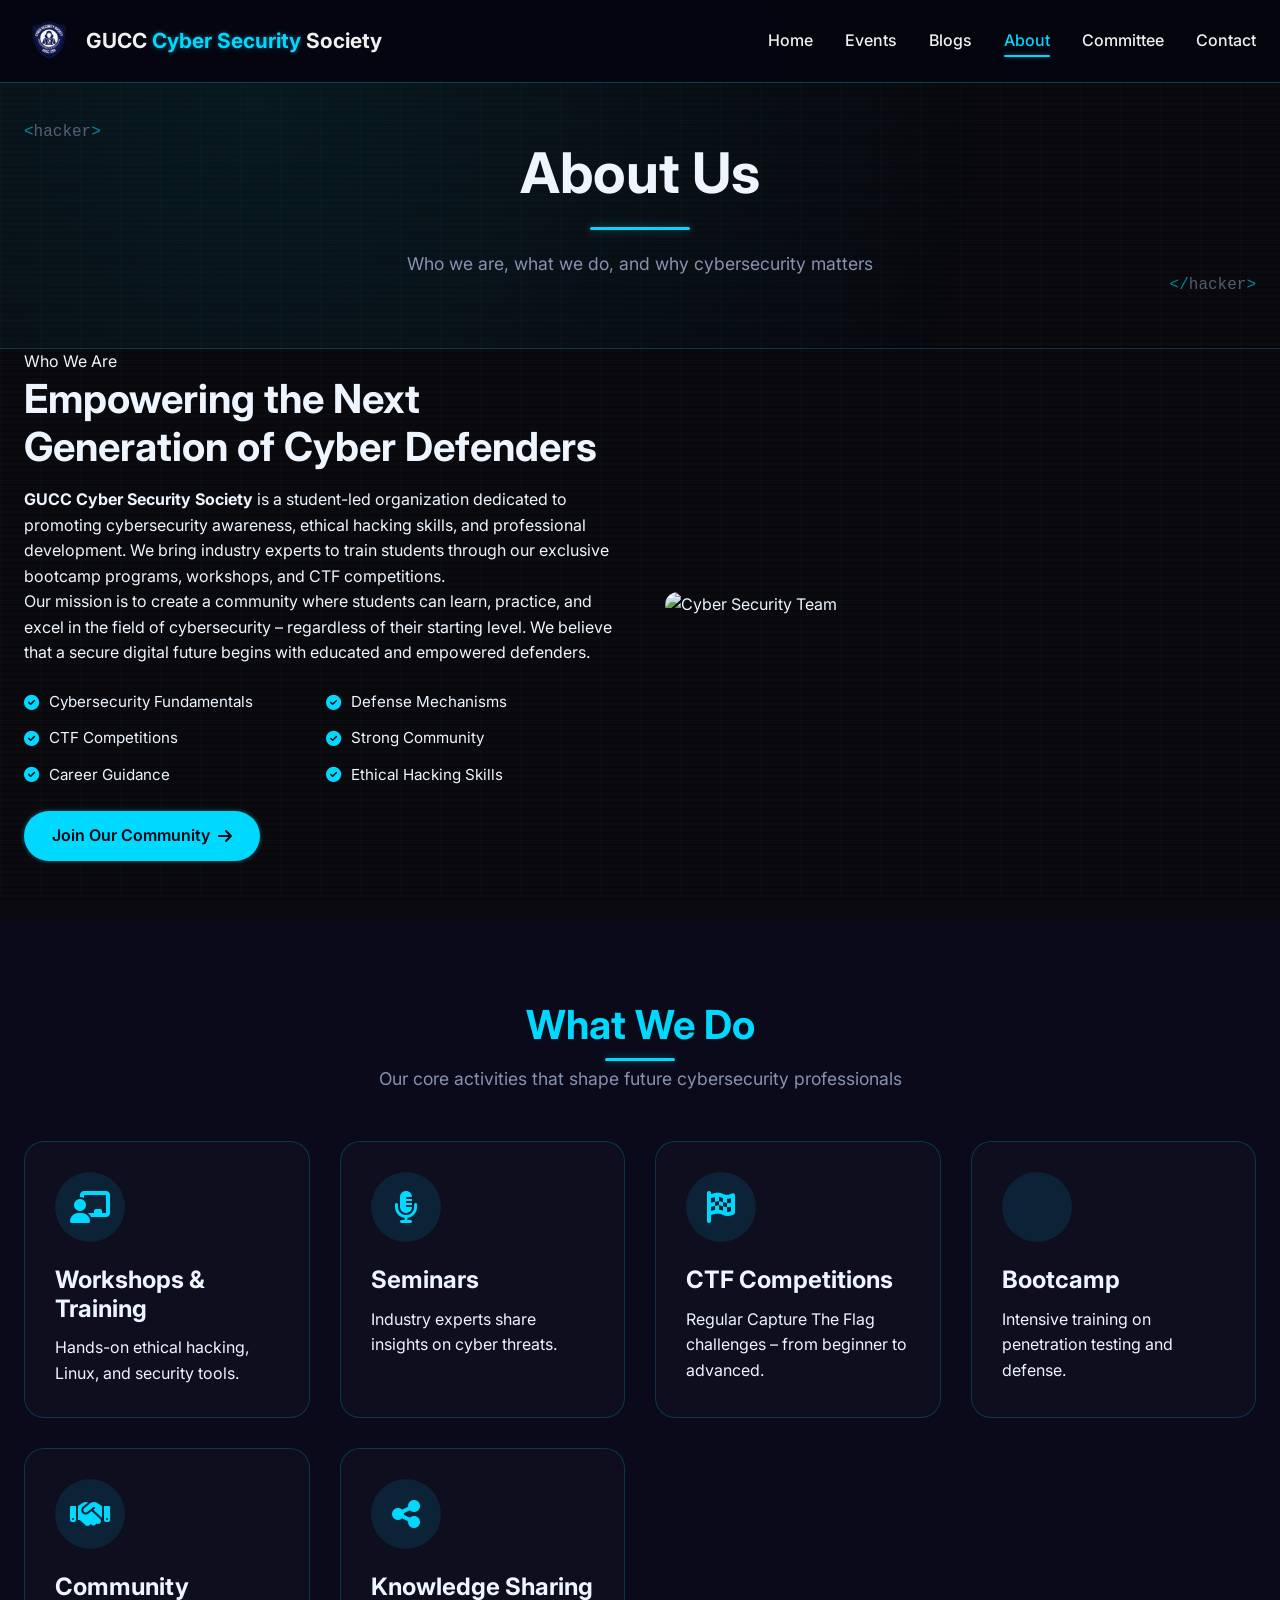
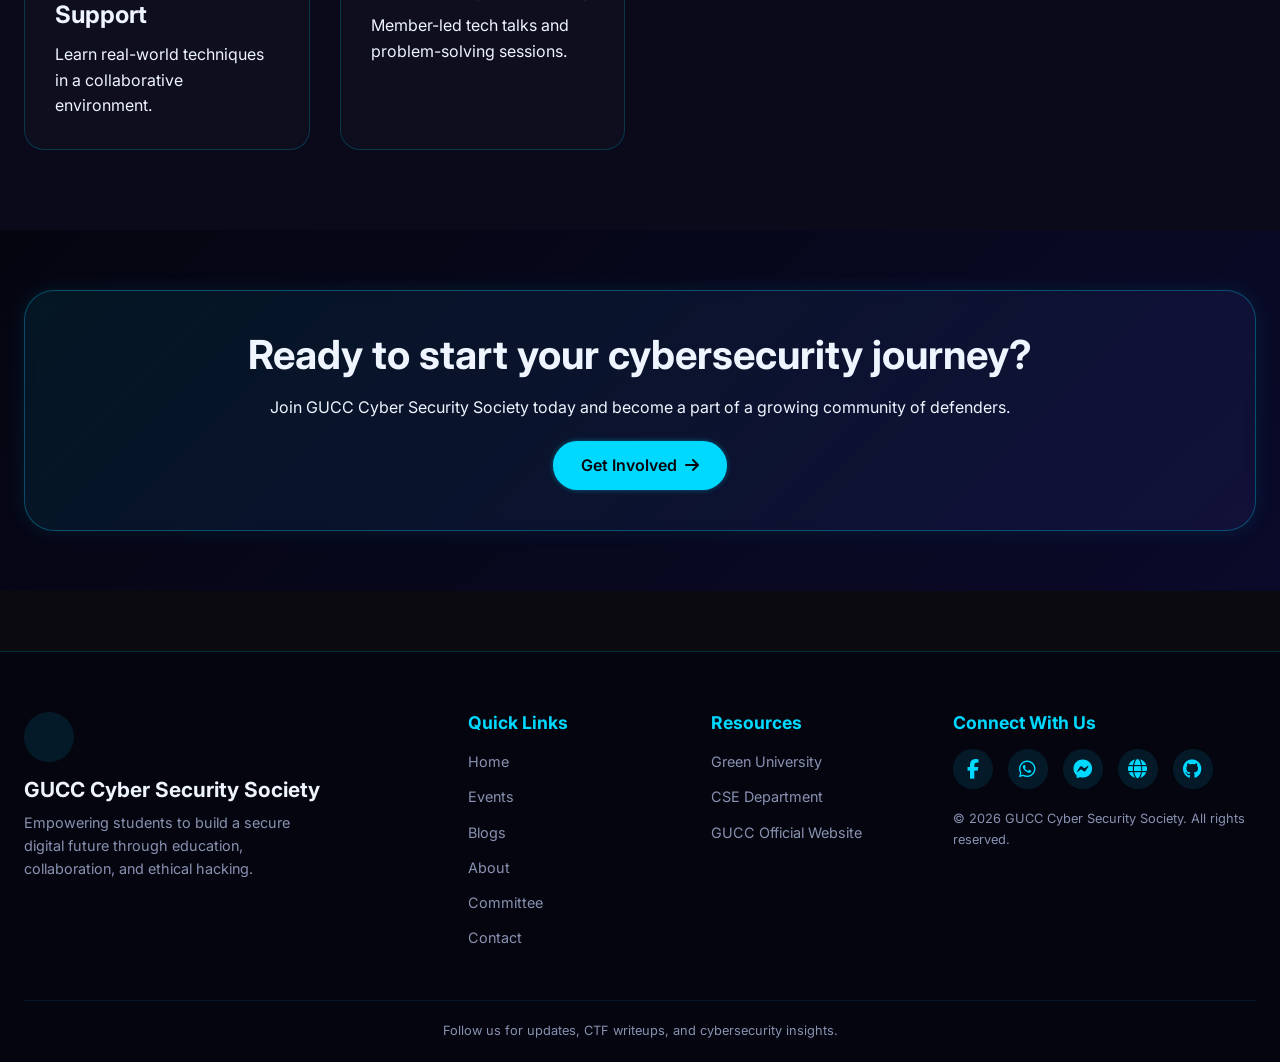
==== about.html @ 8acc8145 "Add files via upload" ====
<!DOCTYPE html>
<html lang="en">
<head>
    <meta charset="UTF-8">
    <meta name="viewport" content="width=device-width, initial-scale=1.0, viewport-fit=cover">
    <meta name="description" content="About GUCC Cyber Security Society – mission, vision, activities, and the team behind the cybersecurity club at Green University.">
    <meta name="keywords" content="about GUCC, cybersecurity club, mission, activities, Green University">
    <meta name="author" content="GUCC Cyber Security Society">
    <title>GUCC Cyber Security Society | About</title>
    <link rel="stylesheet" href="style.css">
    <link rel="stylesheet" href="https://cdnjs.cloudflare.com/ajax/libs/font-awesome/6.5.1/css/all.min.css">
    <link href="https://fonts.googleapis.com/css2?family=Inter:opsz,wght@14..32,300;400;500;600;700;800&display=swap" rel="stylesheet">
</head>
<body id="about">

    <!-- ==================== DYNAMIC COMPONENT PLACEHOLDERS ==================== -->
    <div id="navbar-placeholder"></div>
    <div id="page-header-placeholder"></div>

    <!-- ==================== MAIN ABOUT SECTION (Dynamic) ==================== -->
    <section class="about">
        <div class="container">
            <div class="about-grid" id="aboutGrid"></div>
        </div>
    </section>

    <!-- ==================== ACTIVITIES SECTION (Dynamic) ==================== -->
    <section class="activities" style="background: var(--dark);">
        <div class="container">
            <div class="section-header">
                <h2>What We Do</h2>
                <p>Our core activities that shape future cybersecurity professionals</p>
            </div>
            <div class="activities-grid" id="aboutActivitiesGrid"></div>
        </div>
    </section>

    <!-- ==================== CALL TO ACTION SECTION ==================== -->
    <section class="ctf-promo" style="padding: 60px 0;">
        <div class="container">
            <div class="ctf-promo-card" style="padding: 40px 20px;">
                <h2>Ready to start your cybersecurity journey?</h2>
                <p>Join GUCC Cyber Security Society today and become a part of a growing community of defenders.</p>
                <a href="contact.html" class="btn btn-primary" style="margin-top: 20px;">Get Involved <i class="fas fa-arrow-right"></i></a>
            </div>
        </div>
    </section>

    <!-- ==================== FOOTER PLACEHOLDER ==================== -->
    <div id="footer-placeholder"></div>

    <!-- Scripts -->
    <script src="data.js"></script>
    <script src="script.js"></script>
</body>
</html>
---- style.css ----
/* ==================== GOOGLE FONTS & RESET ==================== */
@import url('https://fonts.googleapis.com/css2?family=Inter:opsz,wght@14..32,300;14..32,400;14..32,500;14..32,600;14..32,700;14..32,800&display=swap');

* {
    margin: 0;
    padding: 0;
    box-sizing: border-box;
}

body {
    font-family: 'Inter', sans-serif;
    background: #0a0a0f;
    color: #eef5ff;
    line-height: 1.6;
    overflow-x: hidden;
    position: relative;
}

/* ==================== HACKER GRID BACKGROUND ==================== */
body::before {
    content: "";
    position: fixed;
    top: 0;
    left: 0;
    width: 100%;
    height: 100%;
    background-image: 
        linear-gradient(rgba(0, 217, 255, 0.03) 1px, transparent 1px),
        linear-gradient(90deg, rgba(0, 217, 255, 0.03) 1px, transparent 1px);
    background-size: 40px 40px;
    pointer-events: none;
    z-index: -2;
}

/* Scanline effect */
body::after {
    content: "";
    position: fixed;
    top: 0;
    left: 0;
    width: 100%;
    height: 100%;
    background: repeating-linear-gradient(
        0deg,
        rgba(0, 0, 0, 0.15) 0px,
        rgba(0, 0, 0, 0.15) 2px,
        transparent 2px,
        transparent 6px
    );
    pointer-events: none;
    z-index: -1;
}

.container {
    max-width: 1280px;
    margin: 0 auto;
    padding: 0 24px;
}

/* ==================== CSS VARIABLES ==================== */
:root {
    --primary: #00d9ff;
    --primary-dark: #0099cc;
    --primary-glow: rgba(0, 217, 255, 0.4);
    --secondary: #6c63ff;
    --dark: #0a0a1a;
    --darker: #050510;
    --light: #f0f0f0;
    --gray: #8892b0;
    --card-bg: rgba(17, 17, 34, 0.7);
    --card-border: rgba(0, 217, 255, 0.2);
    --transition: all 0.3s ease;
    --shadow: 0 10px 30px -15px rgba(0, 0, 0, 0.5);
    --border-glow: 0 0 15px rgba(0, 217, 255, 0.2);
    --glitch-offset: 2px;
}

/* ==================== TYPOGRAPHY ==================== */
h1, h2, h3, h4 {
    font-weight: 700;
    line-height: 1.2;
}

h1 {
    font-size: 3.5rem;
}

h2 {
    font-size: 2.5rem;
    margin-bottom: 1rem;
}

h3 {
    font-size: 1.5rem;
    margin-bottom: 0.75rem;
}

.section-header {
    text-align: center;
    margin-bottom: 3rem;
}

.section-header h2 {
    color: var(--primary);
    position: relative;
    display: inline-block;
}

.section-header h2::after {
    content: '';
    position: absolute;
    bottom: -12px;
    left: 50%;
    transform: translateX(-50%);
    width: 70px;
    height: 3px;
    background: var(--primary);
    border-radius: 2px;
    box-shadow: 0 0 8px var(--primary-glow);
}

.section-header p {
    color: var(--gray);
    font-size: 1.1rem;
    max-width: 700px;
    margin: 0 auto;
}

/* ==================== GLITCH TEXT EFFECT ==================== */
.glitch-text {
    position: relative;
    animation: glitch-skew 3s infinite linear alternate-reverse;
}

.glitch-text .glitch-layer {
    position: absolute;
    top: 0;
    left: 0;
    width: 100%;
    height: 100%;
    opacity: 0.8;
}

.glitch-text .glitch-layer:nth-child(1) {
    color: var(--primary);
    z-index: -1;
    clip-path: polygon(0% 0%, 100% 0%, 100% 45%, 0% 45%);
    transform: translate(-2px, -2px);
    animation: glitch-shift 2s infinite;
}

.glitch-text .glitch-layer:nth-child(2) {
    color: #ff00c1;
    z-index: -2;
    clip-path: polygon(0% 55%, 100% 55%, 100% 100%, 0% 100%);
    transform: translate(2px, 2px);
    animation: glitch-shift 2.5s infinite reverse;
}

@keyframes glitch-skew {
    0% { transform: skew(0deg); }
    20% { transform: skew(0deg); }
    21% { transform: skew(1deg); }
    22% { transform: skew(0deg); }
    100% { transform: skew(0deg); }
}

@keyframes glitch-shift {
    0% { transform: translate(0); }
    20% { transform: translate(-2px, 2px); }
    40% { transform: translate(2px, -2px); }
    60% { transform: translate(-1px, 1px); }
    80% { transform: translate(1px, -1px); }
    100% { transform: translate(0); }
}

/* ==================== BUTTONS ==================== */
.btn {
    display: inline-flex;
    align-items: center;
    gap: 8px;
    padding: 12px 28px;
    border-radius: 40px;
    text-decoration: none;
    font-weight: 600;
    transition: var(--transition);
    cursor: pointer;
    border: none;
    font-size: 1rem;
    background: transparent;
}

.btn-primary {
    background: var(--primary);
    color: var(--darker);
    box-shadow: 0 0 5px var(--primary-glow);
}

.btn-primary:hover {
    background: var(--primary-dark);
    transform: translateY(-3px);
    box-shadow: 0 10px 20px rgba(0, 217, 255, 0.4);
}

.btn-outline {
    border: 2px solid var(--primary);
    background: transparent;
    color: var(--primary);
}

.btn-outline:hover {
    background: var(--primary);
    color: var(--darker);
    transform: translateY(-3px);
    box-shadow: 0 0 10px var(--primary-glow);
}

.btn-register {
    background: linear-gradient(135deg, var(--primary), var(--secondary));
    color: var(--darker);
    padding: 14px 35px;
    font-size: 1.1rem;
    font-weight: 800;
}

.btn-register:hover {
    transform: translateY(-3px);
    box-shadow: 0 0 20px var(--primary-glow);
}

.btn-glow {
    background: linear-gradient(135deg, var(--primary), var(--secondary));
    color: var(--darker);
    border: none;
    box-shadow: 0 0 10px var(--primary-glow);
}

.btn-glow:hover {
    transform: translateY(-2px);
    box-shadow: 0 0 20px var(--primary-glow);
}

/* ==================== NAVBAR ==================== */
.navbar {
    position: fixed;
    top: 0;
    width: 100%;
    background: rgba(5, 5, 16, 0.95);
    backdrop-filter: blur(12px);
    z-index: 1000;
    border-bottom: 1px solid rgba(0, 217, 255, 0.3);
    transition: var(--transition);
}

.nav-container {
    max-width: 1280px;
    margin: 0 auto;
    padding: 1rem 24px;
    display: flex;
    justify-content: space-between;
    align-items: center;
}

.logo {
    display: flex;
    align-items: center;
    gap: 12px;
}

.logo-img {
    height: 50px;
    width: auto;
}

.logo-text {
    font-size: 1.3rem;
    font-weight: 700;
    color: var(--light);
}

.logo-highlight {
    color: var(--primary);
    text-shadow: 0 0 5px var(--primary-glow);
}

.nav-menu {
    display: flex;
    gap: 2rem;
    list-style: none;
}

.nav-link {
    color: var(--light);
    text-decoration: none;
    font-weight: 500;
    transition: var(--transition);
    position: relative;
    padding: 5px 0;
}

.nav-link:hover {
    color: var(--primary);
    text-shadow: 0 0 5px var(--primary-glow);
}

.nav-link.active {
    color: var(--primary);
}

.nav-link.active::after {
    content: '';
    position: absolute;
    bottom: -2px;
    left: 0;
    width: 100%;
    height: 2px;
    background: var(--primary);
    box-shadow: 0 0 5px var(--primary-glow);
    border-radius: 2px;
}

.nav-toggle {
    display: none;
    background: none;
    border: none;
    font-size: 1.5rem;
    cursor: pointer;
    color: var(--light);
    transition: var(--transition);
}

.nav-toggle:hover {
    color: var(--primary);
}

/* ==================== PAGE HEADER ==================== */
.page-header {
    padding: 140px 0 70px;
    background: radial-gradient(circle at 20% 30%, rgba(0, 217, 255, 0.08), transparent 70%);
    text-align: center;
    border-bottom: 1px solid rgba(0, 217, 255, 0.2);
    position: relative;
}

.page-header-content {
    position: relative;
}

.header-decor {
    position: absolute;
    top: 0;
    font-size: 1rem;
    font-family: monospace;
    color: var(--primary);
    opacity: 0.6;
}

.header-decor.left {
    left: 0;
    top: -20px;
}

.header-decor.right {
    right: 0;
    bottom: -20px;
    top: auto;
}

.bracket {
    color: var(--primary);
}

.tag {
    color: var(--gray);
}

.title-underline {
    width: 100px;
    height: 3px;
    background: var(--primary);
    margin: 20px auto;
    border-radius: 2px;
    box-shadow: 0 0 10px var(--primary-glow);
    animation: pulse-width 2s infinite;
}

@keyframes pulse-width {
    0%, 100% { width: 100px; opacity: 0.6; }
    50% { width: 140px; opacity: 1; }
}

.page-subtitle {
    color: var(--gray);
    font-size: 1.1rem;
    max-width: 650px;
    margin: 0 auto;
}

/* ==================== EVENT BANNER ==================== */
.event-banner {
    margin-top: 30px;
    padding: 20px 0;
    background: rgba(0, 217, 255, 0.03);
    border-bottom: 1px solid rgba(0, 217, 255, 0.2);
}

.banner-content {
    display: flex;
    align-items: center;
    justify-content: space-between;
    flex-wrap: wrap;
    gap: 20px;
    background: var(--card-bg);
    backdrop-filter: blur(10px);
    border-radius: 20px;
    padding: 25px 30px;
    border: 1px solid var(--card-border);
    transition: var(--transition);
}

.banner-content:hover {
    border-color: var(--primary);
    box-shadow: 0 0 20px rgba(0, 217, 255, 0.2);
}

.banner-status {
    display: flex;
    align-items: center;
    gap: 10px;
    background: rgba(0, 0, 0, 0.5);
    padding: 6px 16px;
    border-radius: 30px;
    border: 1px solid var(--primary);
}

.status-dot {
    width: 10px;
    height: 10px;
    background: var(--primary);
    border-radius: 50%;
    animation: pulse-dot 1.5s infinite;
    box-shadow: 0 0 5px var(--primary);
}

@keyframes pulse-dot {
    0%, 100% { opacity: 0.4; transform: scale(0.8); }
    50% { opacity: 1; transform: scale(1.2); }
}

.status-text {
    font-weight: 600;
    color: var(--primary);
    text-transform: uppercase;
    font-size: 0.8rem;
}

.banner-event-info h2 {
    margin: 0 0 8px 0;
    font-size: 1.6rem;
}

.banner-meta {
    display: flex;
    gap: 20px;
    font-size: 0.9rem;
    color: var(--gray);
}

.banner-meta i {
    color: var(--primary);
    margin-right: 5px;
}

/* ==================== HERO SECTION (homepage) ==================== */
.hero {
    min-height: 100vh;
    display: flex;
    flex-direction: column;
    justify-content: center;
    align-items: center;
    position: relative;
    background: radial-gradient(circle at 30% 20%, #0a0a2a, var(--darker));
    overflow: hidden;
}

.hero-overlay {
    position: absolute;
    top: 0;
    left: 0;
    width: 100%;
    height: 100%;
    background: radial-gradient(circle at 20% 50%, rgba(0,217,255,0.1) 0%, transparent 70%);
}

.hero-content {
    text-align: center;
    z-index: 2;
    max-width: 850px;
    padding: 0 20px;
}

.hero-title {
    font-size: 3.5rem;
    background: linear-gradient(135deg, #fff 0%, var(--primary) 100%);
    -webkit-background-clip: text;
    background-clip: text;
    color: transparent;
    margin-bottom: 1rem;
}

.hero-subtitle {
    font-size: 1.5rem;
    color: var(--gray);
    margin-bottom: 1rem;
}

.hero-description {
    font-size: 1.1rem;
    color: var(--gray);
    margin-bottom: 2rem;
    max-width: 700px;
    margin-left: auto;
    margin-right: auto;
}

.hero-buttons {
    display: flex;
    gap: 1rem;
    justify-content: center;
    flex-wrap: wrap;
}

.hero-scroll {
    position: absolute;
    bottom: 30px;
    text-align: center;
    animation: bounce 2s infinite;
    cursor: pointer;
    z-index: 2;
}

.hero-scroll span {
    display: block;
    font-size: 0.8rem;
    color: var(--gray);
    margin-bottom: 5px;
}

.hero-scroll i {
    color: var(--primary);
    font-size: 1.2rem;
}

@keyframes bounce {
    0%, 100% { transform: translateY(0); }
    50% { transform: translateY(10px); }
}

/* ==================== FEATURES, STATS, ACTIVITIES CARDS ==================== */
.features, .stats, .activities {
    padding: 80px 0;
    background: var(--dark);
}

.features-grid, .stats-grid, .activities-grid, .events-grid, .blogs-grid, .committee-grid {
    display: grid;
    grid-template-columns: repeat(auto-fit, minmax(280px, 1fr));
    gap: 30px;
}

.feature-card, .activity-card, .member-card, .blog-card, .event-card {
    background: var(--card-bg);
    backdrop-filter: blur(8px);
    border-radius: 20px;
    padding: 30px;
    transition: var(--transition);
    border: 1px solid var(--card-border);
}

.feature-card:hover, .activity-card:hover, .member-card:hover, .blog-card:hover, .event-card:hover {
    transform: translateY(-8px);
    border-color: var(--primary);
    box-shadow: 0 0 20px rgba(0, 217, 255, 0.2);
}

.feature-icon, .activity-icon, .member-image {
    width: 70px;
    height: 70px;
    background: rgba(0, 217, 255, 0.1);
    border-radius: 50%;
    display: flex;
    align-items: center;
    justify-content: center;
    margin-bottom: 1.5rem;
}

.feature-icon i, .activity-icon i, .member-image i {
    font-size: 2rem;
    color: var(--primary);
}

.stat-card {
    text-align: center;
    padding: 20px;
}

.stat-number {
    font-size: 3rem;
    font-weight: 800;
    color: var(--primary);
    display: block;
    line-height: 1;
    text-shadow: 0 0 8px var(--primary-glow);
}

.stat-label {
    color: var(--gray);
    font-size: 1rem;
    margin-top: 8px;
    display: block;
}

/* ==================== COUNTDOWN PROMO ==================== */
.ctf-promo {
    padding: 80px 0;
    background: linear-gradient(135deg, var(--darker), #0a0a2a);
}

.ctf-promo-card {
    background: linear-gradient(135deg, rgba(0, 217, 255, 0.08), rgba(108, 99, 255, 0.08));
    border-radius: 30px;
    padding: 50px 30px;
    text-align: center;
    border: 1px solid rgba(0, 217, 255, 0.3);
    backdrop-filter: blur(5px);
    box-shadow: 0 0 20px rgba(0, 217, 255, 0.1);
}

.ctf-badge {
    display: inline-block;
    background: rgba(0, 217, 255, 0.2);
    color: var(--primary);
    padding: 5px 15px;
    border-radius: 30px;
    font-size: 0.8rem;
    font-weight: 600;
    margin-bottom: 1rem;
}

.countdown-wrapper {
    display: flex;
    justify-content: center;
    gap: 30px;
    margin: 35px 0;
    flex-wrap: wrap;
}

.countdown-item {
    background: rgba(0, 0, 0, 0.5);
    padding: 20px 25px;
    border-radius: 15px;
    min-width: 100px;
    border: 1px solid rgba(0, 217, 255, 0.2);
}

.countdown-number {
    font-size: 2.5rem;
    font-weight: 800;
    color: var(--primary);
    display: block;
    line-height: 1;
}

.countdown-label {
    font-size: 0.8rem;
    color: var(--gray);
    margin-top: 5px;
    display: block;
}

/* ==================== BLOG CARDS ==================== */
.blog-image {
    width: 100%;
    height: 200px;
    overflow: hidden;
    border-radius: 16px 16px 0 0;
}

.blog-image img {
    width: 100%;
    height: 100%;
    object-fit: cover;
    transition: var(--transition);
}

.blog-card:hover .blog-image img {
    transform: scale(1.05);
}

.blog-content {
    padding: 20px;
}

.blog-category {
    font-size: 0.7rem;
    color: var(--primary);
    text-transform: uppercase;
    letter-spacing: 1px;
    font-weight: 600;
}

/* ==================== ABOUT PAGE ==================== */
.about-grid {
    display: grid;
    grid-template-columns: 1fr 1fr;
    gap: 50px;
    align-items: center;
    margin-bottom: 60px;
}

.about-list {
    list-style: none;
    margin: 1.5rem 0;
    display: grid;
    grid-template-columns: 1fr 1fr;
    gap: 12px;
}

.about-list li {
    display: flex;
    align-items: center;
    gap: 10px;
    font-size: 0.95rem;
}

.about-list li i {
    color: var(--primary);
}

.about-image img {
    width: 100%;
    border-radius: 20px;
    box-shadow: var(--shadow);
}

/* ==================== COMMITTEE GROUPS ==================== */
.committee-group {
    margin-bottom: 60px;
}

.group-title {
    font-size: 1.5rem;
    margin-bottom: 1.5rem;
    display: flex;
    align-items: center;
    gap: 10px;
    color: var(--primary);
    border-left: 3px solid var(--primary);
    padding-left: 15px;
}

.member-card {
    text-align: center;
}

.member-role {
    color: var(--primary);
    font-weight: 600;
    font-size: 0.9rem;
}

.member-dept {
    color: var(--gray);
    font-size: 0.8rem;
    margin-top: 0.3rem;
}

/* ==================== CONTACT PAGE ==================== */
.contact-grid {
    display: grid;
    grid-template-columns: 1fr 1fr;
    gap: 50px;
    margin-bottom: 60px;
}

.contact-card {
    display: flex;
    flex-direction: column;
    align-items: center;
    text-align: center;
    padding: 25px;
    background: var(--card-bg);
    border-radius: 20px;
    border: 1px solid var(--card-border);
    margin-bottom: 25px;
}

.contact-card i {
    font-size: 2rem;
    color: var(--primary);
    margin-bottom: 1rem;
}

.contact-form {
    background: var(--card-bg);
    padding: 35px;
    border-radius: 20px;
    border: 1px solid var(--card-border);
}

.form-group {
    margin-bottom: 20px;
}

.form-group input, .form-group textarea {
    width: 100%;
    padding: 14px 18px;
    background: rgba(255, 255, 255, 0.05);
    border: 1px solid rgba(0, 217, 255, 0.2);
    border-radius: 12px;
    color: var(--light);
    font-family: inherit;
    font-size: 1rem;
    transition: var(--transition);
}

.form-group input:focus, .form-group textarea:focus {
    outline: none;
    border-color: var(--primary);
    box-shadow: 0 0 8px rgba(0, 217, 255, 0.3);
}

.faq-grid {
    display: grid;
    grid-template-columns: repeat(auto-fit, minmax(300px, 1fr));
    gap: 30px;
    margin-top: 40px;
}

/* ==================== FOOTER ==================== */
.footer {
    background: var(--darker);
    padding: 60px 0 20px;
    border-top: 1px solid rgba(0, 217, 255, 0.2);
    margin-top: 60px;
}

.footer-content {
    display: grid;
    grid-template-columns: 2fr 1fr 1fr 1.5fr;
    gap: 40px;
    margin-bottom: 40px;
}

.footer-logo .logo-icon {
    width: 50px;
    height: 50px;
    background: rgba(0, 217, 255, 0.1);
    border-radius: 50%;
    display: flex;
    align-items: center;
    justify-content: center;
    margin-bottom: 1rem;
}

.footer-logo .logo-icon i {
    font-size: 1.5rem;
    color: var(--primary);
}

.footer-logo h3 {
    font-size: 1.3rem;
    margin-bottom: 0.5rem;
}

.footer-logo p {
    color: var(--gray);
    font-size: 0.9rem;
    max-width: 300px;
}

.footer-links h4 {
    margin-bottom: 1rem;
    color: var(--primary);
    font-size: 1.1rem;
}

.footer-links ul {
    list-style: none;
}

.footer-links li {
    margin-bottom: 0.6rem;
}

.footer-links a {
    color: var(--gray);
    text-decoration: none;
    transition: var(--transition);
    font-size: 0.9rem;
}

.footer-links a:hover {
    color: var(--primary);
    padding-left: 5px;
}

.social-links {
    display: flex;
    gap: 15px;
    flex-wrap: wrap;
    margin-bottom: 20px;
}

.social-links a {
    width: 40px;
    height: 40px;
    background: rgba(0, 217, 255, 0.1);
    border-radius: 50%;
    display: inline-flex;
    align-items: center;
    justify-content: center;
    color: var(--primary);
    font-size: 1.2rem;
    transition: var(--transition);
}

.social-links a:hover {
    background: var(--primary);
    color: var(--darker);
    transform: translateY(-3px);
    box-shadow: 0 0 10px var(--primary-glow);
}

.copyright {
    font-size: 0.8rem;
    color: var(--gray);
    margin-top: 20px;
}

.footer-bottom {
    text-align: center;
    padding-top: 20px;
    border-top: 1px solid rgba(0, 217, 255, 0.1);
    color: var(--gray);
    font-size: 0.8rem;
}

/* ==================== ANIMATIONS ==================== */
@keyframes fadeInUp {
    from {
        opacity: 0;
        transform: translateY(30px);
    }
    to {
        opacity: 1;
        transform: translateY(0);
    }
}

.fade-in-up {
    animation: fadeInUp 0.6s ease forwards;
}

/* ==================== RESPONSIVE DESIGN ==================== */
@media (max-width: 1024px) {
    h1 { font-size: 3rem; }
    h2 { font-size: 2rem; }
    .hero-title { font-size: 2.8rem; }
    .footer-content {
        grid-template-columns: 1fr 1fr;
        gap: 30px;
    }
}

@media (max-width: 768px) {
    h1 { font-size: 2.2rem; }
    h2 { font-size: 1.8rem; }
    .hero-title { font-size: 2rem; }
    .hero-subtitle { font-size: 1.2rem; }
    
    .nav-toggle {
        display: block;
    }
    
    .nav-menu {
        position: fixed;
        top: 70px;
        left: -100%;
        width: 100%;
        height: calc(100vh - 70px);
        background: var(--darker);
        backdrop-filter: blur(20px);
        flex-direction: column;
        align-items: center;
        justify-content: center;
        transition: 0.3s ease;
        gap: 2rem;
        z-index: 999;
    }
    
    .nav-menu.active {
        left: 0;
    }
    
    .about-grid, .contact-grid {
        grid-template-columns: 1fr;
    }
    
    .footer-content {
        grid-template-columns: 1fr;
        text-align: center;
    }
    
    .footer-logo p {
        margin: 0 auto;
    }
    
    .countdown-wrapper {
        gap: 15px;
    }
    
    .countdown-item {
        min-width: 70px;
        padding: 12px;
    }
    
    .countdown-number {
        font-size: 1.5rem;
    }
    
    .banner-content {
        flex-direction: column;
        text-align: center;
    }
    
    .banner-meta {
        flex-direction: column;
        gap: 8px;
    }
    
    .hero-buttons {
        flex-direction: column;
        align-items: center;
    }
    
    .btn {
        width: 200px;
        justify-content: center;
    }
}

@media (max-width: 480px) {
    .container {
        padding: 0 16px;
    }
    
    .feature-card, .activity-card, .member-card {
        padding: 20px;
    }
    
    .ctf-promo-card {
        padding: 30px 20px;
    }
}
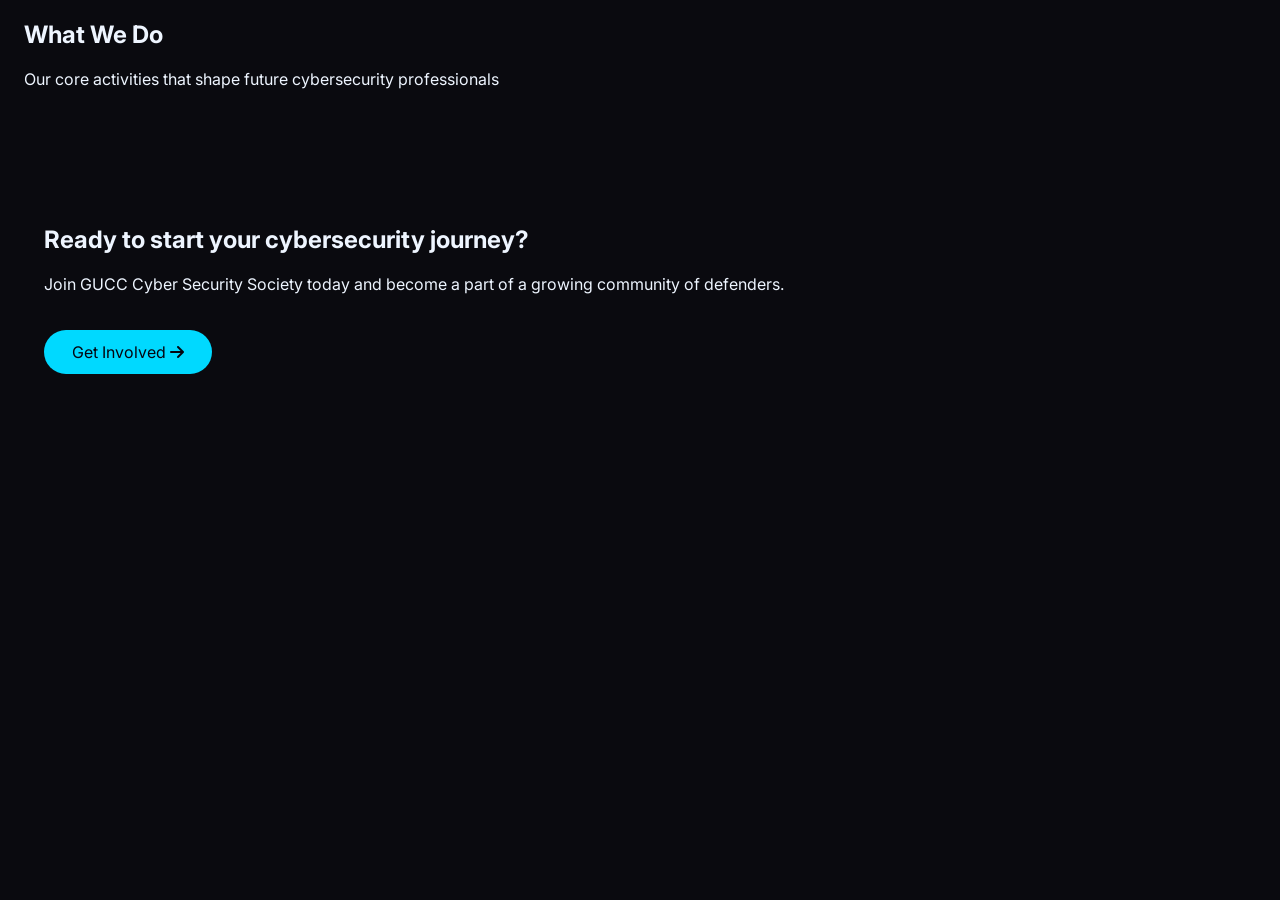
==== commit e8f84ff2: "Add inline styles for better page layout" ====
--- a/about.html
+++ b/about.html
@@ -10,6 +10,13 @@
     <link rel="stylesheet" href="style.css">
     <link rel="stylesheet" href="https://cdnjs.cloudflare.com/ajax/libs/font-awesome/6.5.1/css/all.min.css">
     <link href="https://fonts.googleapis.com/css2?family=Inter:opsz,wght@14..32,300;400;500;600;700;800&display=swap" rel="stylesheet">
+    <!-- Fallback inline styles -->
+    <style>
+        body { background: #0a0a0f; color: #eef5ff; font-family: 'Inter', sans-serif; margin:0; padding:0; }
+        .container { max-width: 1280px; margin: 0 auto; padding: 0 24px; }
+        .navbar, .footer { background: #050510; padding: 1rem; text-align: center; }
+        .btn { display: inline-block; padding: 12px 28px; background: #00d9ff; color: #050510; border-radius: 40px; text-decoration: none; }
+    </style>
 </head>
 <body id="about">
 
@@ -49,8 +56,8 @@
     <!-- ==================== FOOTER PLACEHOLDER ==================== -->
     <div id="footer-placeholder"></div>
 
-    <!-- Scripts -->
+    <!-- Scripts (order matters) -->
     <script src="data.js"></script>
     <script src="script.js"></script>
 </body>
-</html>+</html>
--- a/style.css
+++ b/style.css
@@ -1,1065 +1,135 @@
-/* ==================== GOOGLE FONTS & RESET ==================== */
-@import url('https://fonts.googleapis.com/css2?family=Inter:opsz,wght@14..32,300;14..32,400;14..32,500;14..32,600;14..32,700;14..32,800&display=swap');
-
-* {
-    margin: 0;
-    padding: 0;
-    box-sizing: border-box;
-}
-
-body {
-    font-family: 'Inter', sans-serif;
-    background: #0a0a0f;
-    color: #eef5ff;
-    line-height: 1.6;
-    overflow-x: hidden;
-    position: relative;
-}
-
-/* ==================== HACKER GRID BACKGROUND ==================== */
-body::before {
-    content: "";
-    position: fixed;
-    top: 0;
-    left: 0;
-    width: 100%;
-    height: 100%;
-    background-image: 
-        linear-gradient(rgba(0, 217, 255, 0.03) 1px, transparent 1px),
-        linear-gradient(90deg, rgba(0, 217, 255, 0.03) 1px, transparent 1px);
-    background-size: 40px 40px;
-    pointer-events: none;
-    z-index: -2;
-}
-
-/* Scanline effect */
-body::after {
-    content: "";
-    position: fixed;
-    top: 0;
-    left: 0;
-    width: 100%;
-    height: 100%;
-    background: repeating-linear-gradient(
-        0deg,
-        rgba(0, 0, 0, 0.15) 0px,
-        rgba(0, 0, 0, 0.15) 2px,
-        transparent 2px,
-        transparent 6px
-    );
-    pointer-events: none;
-    z-index: -1;
-}
-
-.container {
-    max-width: 1280px;
-    margin: 0 auto;
-    padding: 0 24px;
-}
-
-/* ==================== CSS VARIABLES ==================== */
-:root {
-    --primary: #00d9ff;
-    --primary-dark: #0099cc;
-    --primary-glow: rgba(0, 217, 255, 0.4);
-    --secondary: #6c63ff;
-    --dark: #0a0a1a;
-    --darker: #050510;
-    --light: #f0f0f0;
-    --gray: #8892b0;
-    --card-bg: rgba(17, 17, 34, 0.7);
-    --card-border: rgba(0, 217, 255, 0.2);
-    --transition: all 0.3s ease;
-    --shadow: 0 10px 30px -15px rgba(0, 0, 0, 0.5);
-    --border-glow: 0 0 15px rgba(0, 217, 255, 0.2);
-    --glitch-offset: 2px;
-}
-
-/* ==================== TYPOGRAPHY ==================== */
-h1, h2, h3, h4 {
-    font-weight: 700;
-    line-height: 1.2;
-}
-
-h1 {
-    font-size: 3.5rem;
-}
-
-h2 {
-    font-size: 2.5rem;
-    margin-bottom: 1rem;
-}
-
-h3 {
-    font-size: 1.5rem;
-    margin-bottom: 0.75rem;
-}
-
-.section-header {
-    text-align: center;
-    margin-bottom: 3rem;
-}
-
-.section-header h2 {
-    color: var(--primary);
-    position: relative;
-    display: inline-block;
-}
-
-.section-header h2::after {
-    content: '';
-    position: absolute;
-    bottom: -12px;
-    left: 50%;
-    transform: translateX(-50%);
-    width: 70px;
-    height: 3px;
-    background: var(--primary);
-    border-radius: 2px;
-    box-shadow: 0 0 8px var(--primary-glow);
-}
-
-.section-header p {
-    color: var(--gray);
-    font-size: 1.1rem;
-    max-width: 700px;
-    margin: 0 auto;
-}
-
-/* ==================== GLITCH TEXT EFFECT ==================== */
-.glitch-text {
-    position: relative;
-    animation: glitch-skew 3s infinite linear alternate-reverse;
-}
-
-.glitch-text .glitch-layer {
-    position: absolute;
-    top: 0;
-    left: 0;
-    width: 100%;
-    height: 100%;
-    opacity: 0.8;
-}
-
-.glitch-text .glitch-layer:nth-child(1) {
-    color: var(--primary);
-    z-index: -1;
-    clip-path: polygon(0% 0%, 100% 0%, 100% 45%, 0% 45%);
-    transform: translate(-2px, -2px);
-    animation: glitch-shift 2s infinite;
-}
-
-.glitch-text .glitch-layer:nth-child(2) {
-    color: #ff00c1;
-    z-index: -2;
-    clip-path: polygon(0% 55%, 100% 55%, 100% 100%, 0% 100%);
-    transform: translate(2px, 2px);
-    animation: glitch-shift 2.5s infinite reverse;
-}
-
-@keyframes glitch-skew {
-    0% { transform: skew(0deg); }
-    20% { transform: skew(0deg); }
-    21% { transform: skew(1deg); }
-    22% { transform: skew(0deg); }
-    100% { transform: skew(0deg); }
-}
-
-@keyframes glitch-shift {
-    0% { transform: translate(0); }
-    20% { transform: translate(-2px, 2px); }
-    40% { transform: translate(2px, -2px); }
-    60% { transform: translate(-1px, 1px); }
-    80% { transform: translate(1px, -1px); }
-    100% { transform: translate(0); }
-}
-
-/* ==================== BUTTONS ==================== */
-.btn {
-    display: inline-flex;
-    align-items: center;
-    gap: 8px;
-    padding: 12px 28px;
-    border-radius: 40px;
-    text-decoration: none;
-    font-weight: 600;
-    transition: var(--transition);
-    cursor: pointer;
-    border: none;
-    font-size: 1rem;
-    background: transparent;
-}
-
-.btn-primary {
-    background: var(--primary);
-    color: var(--darker);
-    box-shadow: 0 0 5px var(--primary-glow);
-}
-
-.btn-primary:hover {
-    background: var(--primary-dark);
-    transform: translateY(-3px);
-    box-shadow: 0 10px 20px rgba(0, 217, 255, 0.4);
-}
-
-.btn-outline {
-    border: 2px solid var(--primary);
-    background: transparent;
-    color: var(--primary);
-}
-
-.btn-outline:hover {
-    background: var(--primary);
-    color: var(--darker);
-    transform: translateY(-3px);
-    box-shadow: 0 0 10px var(--primary-glow);
-}
-
-.btn-register {
-    background: linear-gradient(135deg, var(--primary), var(--secondary));
-    color: var(--darker);
-    padding: 14px 35px;
-    font-size: 1.1rem;
-    font-weight: 800;
-}
-
-.btn-register:hover {
-    transform: translateY(-3px);
-    box-shadow: 0 0 20px var(--primary-glow);
-}
-
-.btn-glow {
-    background: linear-gradient(135deg, var(--primary), var(--secondary));
-    color: var(--darker);
-    border: none;
-    box-shadow: 0 0 10px var(--primary-glow);
-}
-
-.btn-glow:hover {
-    transform: translateY(-2px);
-    box-shadow: 0 0 20px var(--primary-glow);
-}
-
-/* ==================== NAVBAR ==================== */
-.navbar {
-    position: fixed;
-    top: 0;
-    width: 100%;
-    background: rgba(5, 5, 16, 0.95);
-    backdrop-filter: blur(12px);
-    z-index: 1000;
-    border-bottom: 1px solid rgba(0, 217, 255, 0.3);
-    transition: var(--transition);
-}
-
-.nav-container {
-    max-width: 1280px;
-    margin: 0 auto;
-    padding: 1rem 24px;
-    display: flex;
-    justify-content: space-between;
-    align-items: center;
-}
-
-.logo {
-    display: flex;
-    align-items: center;
-    gap: 12px;
-}
-
-.logo-img {
-    height: 50px;
-    width: auto;
-}
-
-.logo-text {
-    font-size: 1.3rem;
-    font-weight: 700;
-    color: var(--light);
-}
-
-.logo-highlight {
-    color: var(--primary);
-    text-shadow: 0 0 5px var(--primary-glow);
-}
-
-.nav-menu {
-    display: flex;
-    gap: 2rem;
-    list-style: none;
-}
-
-.nav-link {
-    color: var(--light);
-    text-decoration: none;
-    font-weight: 500;
-    transition: var(--transition);
-    position: relative;
-    padding: 5px 0;
-}
-
-.nav-link:hover {
-    color: var(--primary);
-    text-shadow: 0 0 5px var(--primary-glow);
-}
-
-.nav-link.active {
-    color: var(--primary);
-}
-
-.nav-link.active::after {
-    content: '';
-    position: absolute;
-    bottom: -2px;
-    left: 0;
-    width: 100%;
-    height: 2px;
-    background: var(--primary);
-    box-shadow: 0 0 5px var(--primary-glow);
-    border-radius: 2px;
-}
-
-.nav-toggle {
-    display: none;
-    background: none;
-    border: none;
-    font-size: 1.5rem;
-    cursor: pointer;
-    color: var(--light);
-    transition: var(--transition);
-}
-
-.nav-toggle:hover {
-    color: var(--primary);
-}
-
-/* ==================== PAGE HEADER ==================== */
-.page-header {
-    padding: 140px 0 70px;
-    background: radial-gradient(circle at 20% 30%, rgba(0, 217, 255, 0.08), transparent 70%);
-    text-align: center;
-    border-bottom: 1px solid rgba(0, 217, 255, 0.2);
-    position: relative;
-}
-
-.page-header-content {
-    position: relative;
-}
-
-.header-decor {
-    position: absolute;
-    top: 0;
-    font-size: 1rem;
-    font-family: monospace;
-    color: var(--primary);
-    opacity: 0.6;
-}
-
-.header-decor.left {
-    left: 0;
-    top: -20px;
-}
-
-.header-decor.right {
-    right: 0;
-    bottom: -20px;
-    top: auto;
-}
-
-.bracket {
-    color: var(--primary);
-}
-
-.tag {
-    color: var(--gray);
-}
-
-.title-underline {
-    width: 100px;
-    height: 3px;
-    background: var(--primary);
-    margin: 20px auto;
-    border-radius: 2px;
-    box-shadow: 0 0 10px var(--primary-glow);
-    animation: pulse-width 2s infinite;
-}
-
-@keyframes pulse-width {
-    0%, 100% { width: 100px; opacity: 0.6; }
-    50% { width: 140px; opacity: 1; }
-}
-
-.page-subtitle {
-    color: var(--gray);
-    font-size: 1.1rem;
-    max-width: 650px;
-    margin: 0 auto;
-}
-
-/* ==================== EVENT BANNER ==================== */
-.event-banner {
-    margin-top: 30px;
-    padding: 20px 0;
-    background: rgba(0, 217, 255, 0.03);
-    border-bottom: 1px solid rgba(0, 217, 255, 0.2);
-}
-
-.banner-content {
-    display: flex;
-    align-items: center;
-    justify-content: space-between;
-    flex-wrap: wrap;
-    gap: 20px;
-    background: var(--card-bg);
-    backdrop-filter: blur(10px);
-    border-radius: 20px;
-    padding: 25px 30px;
-    border: 1px solid var(--card-border);
-    transition: var(--transition);
-}
-
-.banner-content:hover {
-    border-color: var(--primary);
-    box-shadow: 0 0 20px rgba(0, 217, 255, 0.2);
-}
-
-.banner-status {
-    display: flex;
-    align-items: center;
-    gap: 10px;
-    background: rgba(0, 0, 0, 0.5);
-    padding: 6px 16px;
-    border-radius: 30px;
-    border: 1px solid var(--primary);
-}
-
-.status-dot {
-    width: 10px;
-    height: 10px;
-    background: var(--primary);
-    border-radius: 50%;
-    animation: pulse-dot 1.5s infinite;
-    box-shadow: 0 0 5px var(--primary);
-}
-
-@keyframes pulse-dot {
-    0%, 100% { opacity: 0.4; transform: scale(0.8); }
-    50% { opacity: 1; transform: scale(1.2); }
-}
-
-.status-text {
-    font-weight: 600;
-    color: var(--primary);
-    text-transform: uppercase;
-    font-size: 0.8rem;
-}
-
-.banner-event-info h2 {
-    margin: 0 0 8px 0;
-    font-size: 1.6rem;
-}
-
-.banner-meta {
-    display: flex;
-    gap: 20px;
-    font-size: 0.9rem;
-    color: var(--gray);
-}
-
-.banner-meta i {
-    color: var(--primary);
-    margin-right: 5px;
-}
-
-/* ==================== HERO SECTION (homepage) ==================== */
-.hero {
-    min-height: 100vh;
-    display: flex;
-    flex-direction: column;
-    justify-content: center;
-    align-items: center;
-    position: relative;
-    background: radial-gradient(circle at 30% 20%, #0a0a2a, var(--darker));
-    overflow: hidden;
-}
-
-.hero-overlay {
-    position: absolute;
-    top: 0;
-    left: 0;
-    width: 100%;
-    height: 100%;
-    background: radial-gradient(circle at 20% 50%, rgba(0,217,255,0.1) 0%, transparent 70%);
-}
-
-.hero-content {
-    text-align: center;
-    z-index: 2;
-    max-width: 850px;
-    padding: 0 20px;
-}
-
-.hero-title {
-    font-size: 3.5rem;
-    background: linear-gradient(135deg, #fff 0%, var(--primary) 100%);
-    -webkit-background-clip: text;
-    background-clip: text;
-    color: transparent;
-    margin-bottom: 1rem;
-}
-
-.hero-subtitle {
-    font-size: 1.5rem;
-    color: var(--gray);
-    margin-bottom: 1rem;
-}
-
-.hero-description {
-    font-size: 1.1rem;
-    color: var(--gray);
-    margin-bottom: 2rem;
-    max-width: 700px;
-    margin-left: auto;
-    margin-right: auto;
-}
-
-.hero-buttons {
-    display: flex;
-    gap: 1rem;
-    justify-content: center;
-    flex-wrap: wrap;
-}
-
-.hero-scroll {
-    position: absolute;
-    bottom: 30px;
-    text-align: center;
-    animation: bounce 2s infinite;
-    cursor: pointer;
-    z-index: 2;
-}
-
-.hero-scroll span {
-    display: block;
-    font-size: 0.8rem;
-    color: var(--gray);
-    margin-bottom: 5px;
-}
-
-.hero-scroll i {
-    color: var(--primary);
-    font-size: 1.2rem;
-}
-
-@keyframes bounce {
-    0%, 100% { transform: translateY(0); }
-    50% { transform: translateY(10px); }
-}
-
-/* ==================== FEATURES, STATS, ACTIVITIES CARDS ==================== */
-.features, .stats, .activities {
-    padding: 80px 0;
+/* ==================== COMMITTEE HIERARCHY STYLES ==================== */
+.committee-hierarchy {
+    padding: 60px 0;
     background: var(--dark);
 }
 
-.features-grid, .stats-grid, .activities-grid, .events-grid, .blogs-grid, .committee-grid {
-    display: grid;
-    grid-template-columns: repeat(auto-fit, minmax(280px, 1fr));
+.hierarchy-level {
+    margin-bottom: 60px;
+    text-align: center;
+}
+
+.level-title {
+    font-size: 1.8rem;
+    color: var(--primary);
+    margin-bottom: 30px;
+    border-left: 4px solid var(--primary);
+    padding-left: 15px;
+    text-align: left;
+}
+
+.members-horizontal {
+    display: flex;
+    flex-wrap: wrap;
+    justify-content: center;
     gap: 30px;
 }
 
-.feature-card, .activity-card, .member-card, .blog-card, .event-card {
+/* Detailed member card (larger image, contact info) */
+.member-card-detailed {
     background: var(--card-bg);
     backdrop-filter: blur(8px);
     border-radius: 20px;
-    padding: 30px;
+    padding: 25px;
+    width: 260px;
+    text-align: center;
     transition: var(--transition);
     border: 1px solid var(--card-border);
 }
 
-.feature-card:hover, .activity-card:hover, .member-card:hover, .blog-card:hover, .event-card:hover {
+.member-card-detailed:hover {
     transform: translateY(-8px);
     border-color: var(--primary);
-    box-shadow: 0 0 20px rgba(0, 217, 255, 0.2);
+    box-shadow: 0 0 25px rgba(0, 217, 255, 0.2);
 }
 
-.feature-icon, .activity-icon, .member-image {
-    width: 70px;
-    height: 70px;
+.member-img-wrapper {
+    width: 120px;
+    height: 120px;
+    margin: 0 auto 15px;
+    border-radius: 50%;
+    overflow: hidden;
     background: rgba(0, 217, 255, 0.1);
-    border-radius: 50%;
     display: flex;
     align-items: center;
     justify-content: center;
-    margin-bottom: 1.5rem;
 }
 
-.feature-icon i, .activity-icon i, .member-image i {
-    font-size: 2rem;
+.member-img-wrapper img {
+    width: 100%;
+    height: 100%;
+    object-fit: cover;
+}
+
+.member-img-wrapper i {
+    font-size: 4rem;
     color: var(--primary);
 }
 
-.stat-card {
-    text-align: center;
-    padding: 20px;
-}
-
-.stat-number {
-    font-size: 3rem;
-    font-weight: 800;
-    color: var(--primary);
-    display: block;
-    line-height: 1;
-    text-shadow: 0 0 8px var(--primary-glow);
-}
-
-.stat-label {
-    color: var(--gray);
-    font-size: 1rem;
-    margin-top: 8px;
-    display: block;
-}
-
-/* ==================== COUNTDOWN PROMO ==================== */
-.ctf-promo {
-    padding: 80px 0;
-    background: linear-gradient(135deg, var(--darker), #0a0a2a);
-}
-
-.ctf-promo-card {
-    background: linear-gradient(135deg, rgba(0, 217, 255, 0.08), rgba(108, 99, 255, 0.08));
-    border-radius: 30px;
-    padding: 50px 30px;
-    text-align: center;
-    border: 1px solid rgba(0, 217, 255, 0.3);
-    backdrop-filter: blur(5px);
-    box-shadow: 0 0 20px rgba(0, 217, 255, 0.1);
-}
-
-.ctf-badge {
-    display: inline-block;
-    background: rgba(0, 217, 255, 0.2);
-    color: var(--primary);
-    padding: 5px 15px;
-    border-radius: 30px;
-    font-size: 0.8rem;
-    font-weight: 600;
-    margin-bottom: 1rem;
-}
-
-.countdown-wrapper {
-    display: flex;
-    justify-content: center;
-    gap: 30px;
-    margin: 35px 0;
-    flex-wrap: wrap;
-}
-
-.countdown-item {
-    background: rgba(0, 0, 0, 0.5);
-    padding: 20px 25px;
-    border-radius: 15px;
-    min-width: 100px;
-    border: 1px solid rgba(0, 217, 255, 0.2);
-}
-
-.countdown-number {
-    font-size: 2.5rem;
-    font-weight: 800;
-    color: var(--primary);
-    display: block;
-    line-height: 1;
-}
-
-.countdown-label {
-    font-size: 0.8rem;
-    color: var(--gray);
-    margin-top: 5px;
-    display: block;
-}
-
-/* ==================== BLOG CARDS ==================== */
-.blog-image {
-    width: 100%;
-    height: 200px;
-    overflow: hidden;
-    border-radius: 16px 16px 0 0;
-}
-
-.blog-image img {
-    width: 100%;
-    height: 100%;
-    object-fit: cover;
-    transition: var(--transition);
-}
-
-.blog-card:hover .blog-image img {
-    transform: scale(1.05);
-}
-
-.blog-content {
-    padding: 20px;
-}
-
-.blog-category {
-    font-size: 0.7rem;
-    color: var(--primary);
-    text-transform: uppercase;
-    letter-spacing: 1px;
-    font-weight: 600;
-}
-
-/* ==================== ABOUT PAGE ==================== */
-.about-grid {
-    display: grid;
-    grid-template-columns: 1fr 1fr;
-    gap: 50px;
-    align-items: center;
-    margin-bottom: 60px;
-}
-
-.about-list {
-    list-style: none;
-    margin: 1.5rem 0;
-    display: grid;
-    grid-template-columns: 1fr 1fr;
-    gap: 12px;
-}
-
-.about-list li {
-    display: flex;
-    align-items: center;
-    gap: 10px;
-    font-size: 0.95rem;
-}
-
-.about-list li i {
-    color: var(--primary);
-}
-
-.about-image img {
-    width: 100%;
-    border-radius: 20px;
-    box-shadow: var(--shadow);
-}
-
-/* ==================== COMMITTEE GROUPS ==================== */
-.committee-group {
-    margin-bottom: 60px;
-}
-
-.group-title {
-    font-size: 1.5rem;
-    margin-bottom: 1.5rem;
-    display: flex;
-    align-items: center;
-    gap: 10px;
-    color: var(--primary);
-    border-left: 3px solid var(--primary);
-    padding-left: 15px;
-}
-
-.member-card {
-    text-align: center;
+.member-card-detailed h4 {
+    font-size: 1.2rem;
+    margin-bottom: 5px;
 }
 
 .member-role {
     color: var(--primary);
     font-weight: 600;
-    font-size: 0.9rem;
+    font-size: 0.85rem;
+    margin-bottom: 12px;
 }
 
-.member-dept {
+.member-contact {
+    font-size: 0.7rem;
     color: var(--gray);
-    font-size: 0.8rem;
-    margin-top: 0.3rem;
+    margin: 5px 0;
+    display: flex;
+    align-items: center;
+    justify-content: center;
+    gap: 6px;
 }
 
-/* ==================== CONTACT PAGE ==================== */
-.contact-grid {
-    display: grid;
-    grid-template-columns: 1fr 1fr;
-    gap: 50px;
-    margin-bottom: 60px;
+.member-contact i {
+    color: var(--primary);
+    width: 16px;
 }
 
-.contact-card {
+/* Executive tree (power hierarchy) */
+.exec-tree-container {
     display: flex;
     flex-direction: column;
     align-items: center;
-    text-align: center;
-    padding: 25px;
-    background: var(--card-bg);
-    border-radius: 20px;
-    border: 1px solid var(--card-border);
-    margin-bottom: 25px;
+    gap: 20px;
 }
 
-.contact-card i {
-    font-size: 2rem;
-    color: var(--primary);
-    margin-bottom: 1rem;
+.exec-row {
+    display: flex;
+    justify-content: center;
+    gap: 40px;
+    flex-wrap: wrap;
 }
 
-.contact-form {
-    background: var(--card-bg);
-    padding: 35px;
-    border-radius: 20px;
-    border: 1px solid var(--card-border);
+.exec-connector {
+    width: 2px;
+    height: 30px;
+    background: var(--primary);
+    box-shadow: 0 0 6px var(--primary-glow);
 }
 
-.form-group {
-    margin-bottom: 20px;
-}
-
-.form-group input, .form-group textarea {
-    width: 100%;
-    padding: 14px 18px;
-    background: rgba(255, 255, 255, 0.05);
-    border: 1px solid rgba(0, 217, 255, 0.2);
-    border-radius: 12px;
-    color: var(--light);
-    font-family: inherit;
-    font-size: 1rem;
-    transition: var(--transition);
-}
-
-.form-group input:focus, .form-group textarea:focus {
-    outline: none;
-    border-color: var(--primary);
-    box-shadow: 0 0 8px rgba(0, 217, 255, 0.3);
-}
-
-.faq-grid {
+/* Secretaries grid */
+.secretaries-grid {
     display: grid;
-    grid-template-columns: repeat(auto-fit, minmax(300px, 1fr));
+    grid-template-columns: repeat(auto-fit, minmax(260px, 1fr));
     gap: 30px;
-    margin-top: 40px;
-}
-
-/* ==================== FOOTER ==================== */
-.footer {
-    background: var(--darker);
-    padding: 60px 0 20px;
-    border-top: 1px solid rgba(0, 217, 255, 0.2);
-    margin-top: 60px;
-}
-
-.footer-content {
-    display: grid;
-    grid-template-columns: 2fr 1fr 1fr 1.5fr;
-    gap: 40px;
-    margin-bottom: 40px;
-}
-
-.footer-logo .logo-icon {
-    width: 50px;
-    height: 50px;
-    background: rgba(0, 217, 255, 0.1);
-    border-radius: 50%;
-    display: flex;
-    align-items: center;
-    justify-content: center;
-    margin-bottom: 1rem;
-}
-
-.footer-logo .logo-icon i {
-    font-size: 1.5rem;
-    color: var(--primary);
-}
-
-.footer-logo h3 {
-    font-size: 1.3rem;
-    margin-bottom: 0.5rem;
-}
-
-.footer-logo p {
-    color: var(--gray);
-    font-size: 0.9rem;
-    max-width: 300px;
-}
-
-.footer-links h4 {
-    margin-bottom: 1rem;
-    color: var(--primary);
-    font-size: 1.1rem;
-}
-
-.footer-links ul {
-    list-style: none;
-}
-
-.footer-links li {
-    margin-bottom: 0.6rem;
-}
-
-.footer-links a {
-    color: var(--gray);
-    text-decoration: none;
-    transition: var(--transition);
-    font-size: 0.9rem;
-}
-
-.footer-links a:hover {
-    color: var(--primary);
-    padding-left: 5px;
-}
-
-.social-links {
-    display: flex;
-    gap: 15px;
-    flex-wrap: wrap;
-    margin-bottom: 20px;
-}
-
-.social-links a {
-    width: 40px;
-    height: 40px;
-    background: rgba(0, 217, 255, 0.1);
-    border-radius: 50%;
-    display: inline-flex;
-    align-items: center;
-    justify-content: center;
-    color: var(--primary);
-    font-size: 1.2rem;
-    transition: var(--transition);
-}
-
-.social-links a:hover {
-    background: var(--primary);
-    color: var(--darker);
-    transform: translateY(-3px);
-    box-shadow: 0 0 10px var(--primary-glow);
-}
-
-.copyright {
-    font-size: 0.8rem;
-    color: var(--gray);
     margin-top: 20px;
 }
 
-.footer-bottom {
-    text-align: center;
-    padding-top: 20px;
-    border-top: 1px solid rgba(0, 217, 255, 0.1);
-    color: var(--gray);
-    font-size: 0.8rem;
-}
-
-/* ==================== ANIMATIONS ==================== */
-@keyframes fadeInUp {
-    from {
-        opacity: 0;
-        transform: translateY(30px);
+/* Responsive */
+@media (max-width: 768px) {
+    .exec-row {
+        gap: 20px;
     }
-    to {
-        opacity: 1;
-        transform: translateY(0);
+    .member-card-detailed {
+        width: 100%;
+        max-width: 280px;
     }
 }
-
-.fade-in-up {
-    animation: fadeInUp 0.6s ease forwards;
-}
-
-/* ==================== RESPONSIVE DESIGN ==================== */
-@media (max-width: 1024px) {
-    h1 { font-size: 3rem; }
-    h2 { font-size: 2rem; }
-    .hero-title { font-size: 2.8rem; }
-    .footer-content {
-        grid-template-columns: 1fr 1fr;
-        gap: 30px;
-    }
-}
-
-@media (max-width: 768px) {
-    h1 { font-size: 2.2rem; }
-    h2 { font-size: 1.8rem; }
-    .hero-title { font-size: 2rem; }
-    .hero-subtitle { font-size: 1.2rem; }
-    
-    .nav-toggle {
-        display: block;
-    }
-    
-    .nav-menu {
-        position: fixed;
-        top: 70px;
-        left: -100%;
-        width: 100%;
-        height: calc(100vh - 70px);
-        background: var(--darker);
-        backdrop-filter: blur(20px);
-        flex-direction: column;
-        align-items: center;
-        justify-content: center;
-        transition: 0.3s ease;
-        gap: 2rem;
-        z-index: 999;
-    }
-    
-    .nav-menu.active {
-        left: 0;
-    }
-    
-    .about-grid, .contact-grid {
-        grid-template-columns: 1fr;
-    }
-    
-    .footer-content {
-        grid-template-columns: 1fr;
-        text-align: center;
-    }
-    
-    .footer-logo p {
-        margin: 0 auto;
-    }
-    
-    .countdown-wrapper {
-        gap: 15px;
-    }
-    
-    .countdown-item {
-        min-width: 70px;
-        padding: 12px;
-    }
-    
-    .countdown-number {
-        font-size: 1.5rem;
-    }
-    
-    .banner-content {
-        flex-direction: column;
-        text-align: center;
-    }
-    
-    .banner-meta {
-        flex-direction: column;
-        gap: 8px;
-    }
-    
-    .hero-buttons {
-        flex-direction: column;
-        align-items: center;
-    }
-    
-    .btn {
-        width: 200px;
-        justify-content: center;
-    }
-}
-
-@media (max-width: 480px) {
-    .container {
-        padding: 0 16px;
-    }
-    
-    .feature-card, .activity-card, .member-card {
-        padding: 20px;
-    }
-    
-    .ctf-promo-card {
-        padding: 30px 20px;
-    }
-}
